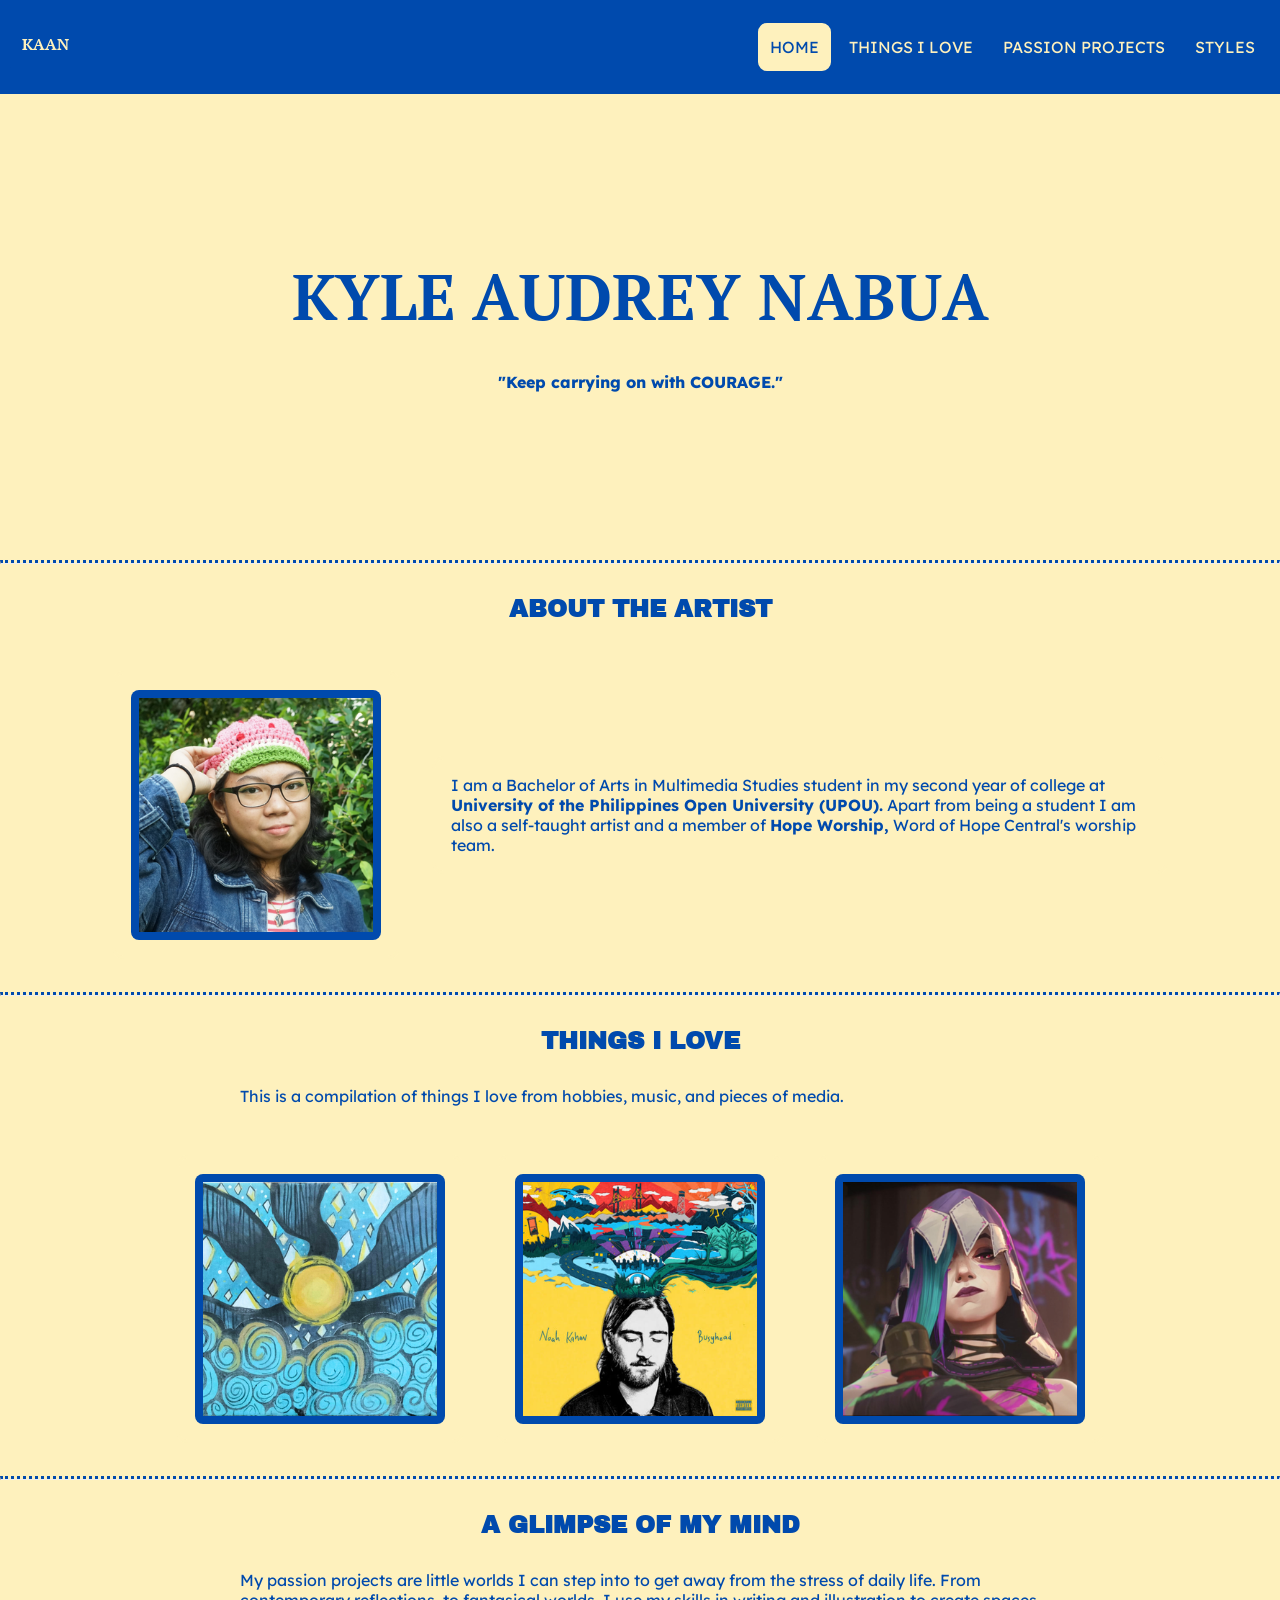
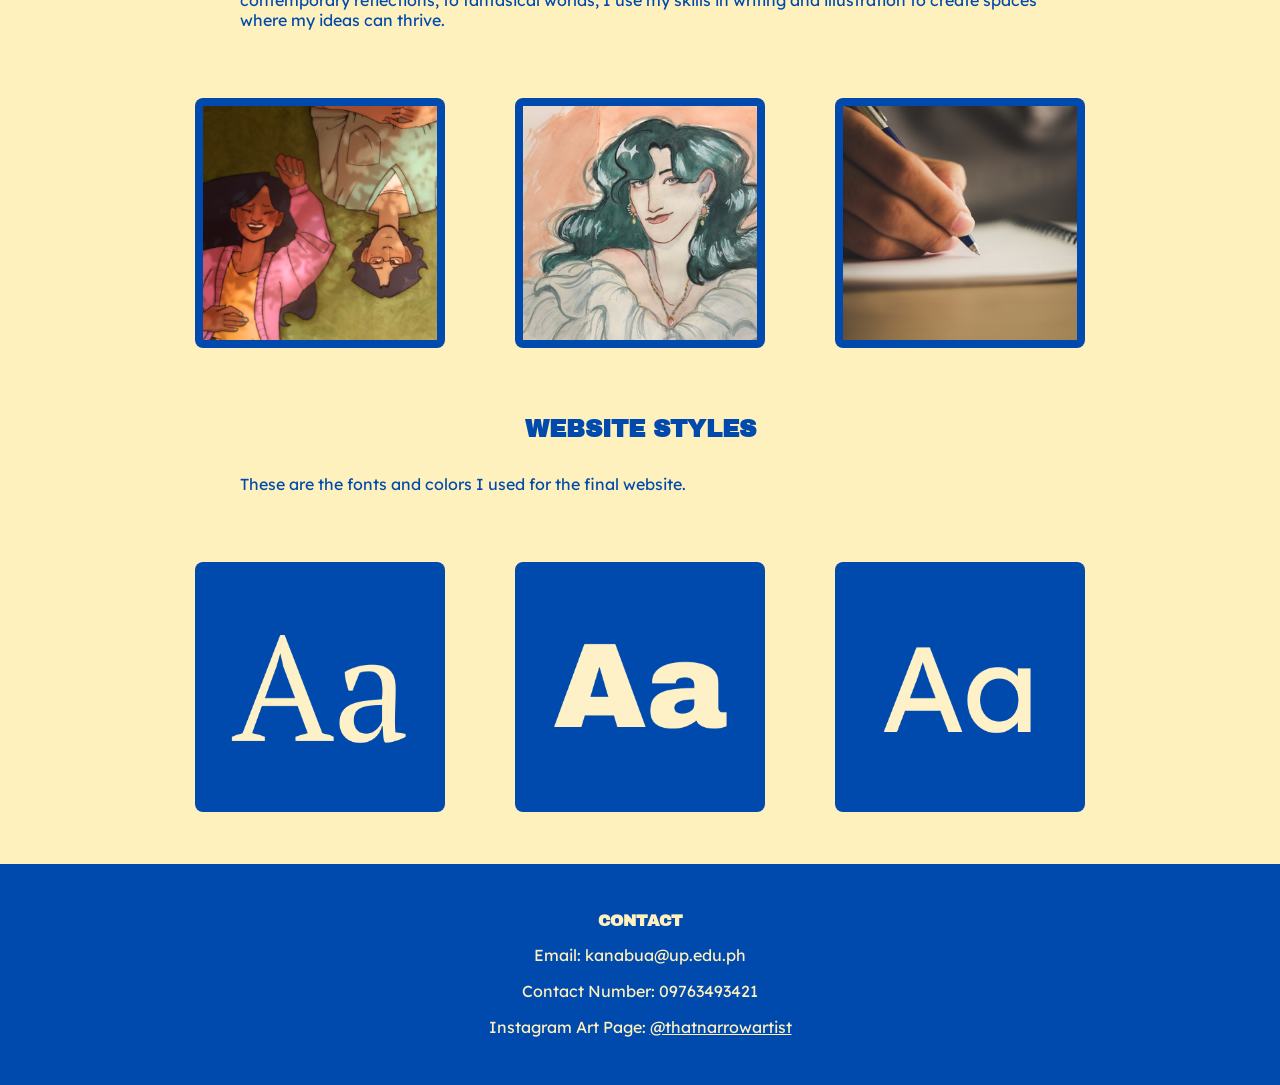
==== index.html @ de3a5d7f "Add files via upload" ====
<!DOCTYPE html>
<html lang="en">

<!-- MAIN BANNER AREA -->

<head>
 <meta charset="UTF-8">
  <title>HOME</title>
  <!-- LINKS -->
  <link rel="stylesheet" href="https://fonts.googleapis.com/css?family=Lexend">
  <link rel="preconnect" href="https://fonts.googleapis.com">
  <link rel="preconnect" href="https://fonts.gstatic.com" crossorigin>
  <link href="https://fonts.googleapis.com/css2?family=Archivo+Black&family=Lexend:wght@100..900&display=swap" rel="stylesheet">
  <link rel="preconnect" href="https://fonts.googleapis.com">
  <link rel="preconnect" href="https://fonts.gstatic.com" crossorigin>
  <link href="https://fonts.googleapis.com/css2?family=Archivo+Black&family=Lexend:wght@100..900&family=PT+Serif:ital,wght@0,400;0,700;1,400;1,700&display=swap" rel="stylesheet">
 </head>
 <!-- BUTTONS -->
 
 <body>
  <div class = header>
   <a class = logo><b>KAAN</b></a>
   <div class="header-right">
     <a class=active href="index.html">HOME</a>
     <a class=heading href="thingsilove.html">THINGS I LOVE</a>
     <a class=heading href="passionprojects.html">PASSION PROJECTS</a>
     <a class=heading href="fontsused.html">STYLES</a>
   </div>
  </div>
<!-- BUTTONS -->
<div class = decoration>
<h1 id ="name"><b>KYLE AUDREY NABUA</b></h1>
<p id= "quote">"Keep carrying on with COURAGE."</p>
</div>
<hr>


<link rel="stylesheet" href="mystyles.css">


<!-- ABOUT ME INTRODUCTION-->

  <main>

   <h2>ABOUT THE ARTIST</h2>
   <div class = container>
    <div><img id=me src="KAAN.png" alt="PICTURE OF KYLE NABUA" height="350" width="350"></div>
    <div><p id = "intro">I am a Bachelor of Arts in Multimedia Studies student in my second year of college at 
    <b>University of the Philippines Open University (UPOU).</b> Apart from being a student 
    I am also a self-taught artist and a member of <b>Hope Worship,</b> Word of Hope Central's worship team.</p>
    </div>
    </div>

    <hr>
    <!-- DIVIDE -->
    <h2>THINGS I LOVE</h2>
    <p>This is a compilation of things I love from hobbies, music, and pieces of media.</p>
    <div class = container>
    <div><a href="thingsilove.html"><img src="THINGSILOVE1.png" alt="DRAWING" height="350" width="350"></a></div>
    <div><a href="thingsilove.html"><img src="THINGSILOVE2.png" alt="MUSIC" height="350" width="350"></a></div>
    <div><a href="thingsilove.html"><img src="THINGSILOVE3.png" alt="FILM" height="350" width="350"></a></div>
    
    </div>
 
  

    <hr>
    <!-- DIVIDE -->

    <h2>A GLIMPSE OF MY MIND</h2>
    <p>My passion projects are little worlds I can step into to get away from the stress of daily life. From contemporary reflections, to fantasical worlds, 
    I use my skills in writing and illustration to create spaces where my ideas can thrive.</p>

    <div class = container>
    <div><a href="passionprojects.html"><img src="WAS.png" alt="WITH A SMILE" height="350" width="350"></a></div>
    <div><a href="passionprojects.html"><img src="SUMPA1.png" alt="OF OWLS AND CROWS" height="350" width="350"></a></div>
    <div><a href="passionprojects.html"><img src="WRITE.png" alt="MISSING US" height="350" width="350"></a></div>
    </div>


    <h2>WEBSITE STYLES</h2>
    <p>These are the fonts and colors I used for the final website.</p>

    <div class = container>
    <div><a href="fontsused.html"><img src="PT.png" alt="PT SERIF" height="350" width="350"></a></div>
    <div><a href="fontsused.html"><img src="ARCHIVO.png" alt="ARCHIVO BLACK" height="350" width="350"></a></div>
    <div><a href="fontsused.html"><img src="LEXEND.png" alt="LEXEND" height="350" width="350"></a></div>
    </div>
    
  </main>
<!-- FOOTER -->
  <footer>

      <div class = footer> 

   <h3 class = foot><b>CONTACT</b></h3>
    <p class = foot>Email: kanabua@up.edu.ph</p>
    <p class = foot>Contact Number: 09763493421</p>
    <p class = foot>Instagram Art Page: <a href="https://www.instagram.com/thatnarrowartist/">@thatnarrowartist</a></p>
  </div>

  </footer>
</body>

  


</html>
---- mystyles.css ----
/*Main styles*/

/*HEADER*/

 * {box-sizing: border-box;}

   body{
    background-color:#fef1bd;
    background-repeat: no-repeat;
    background-position: center;
    background-attachment: fixed;
    background-size: cover;
    margin: 0;
    font-family: "Lexend", sans-serif;
   }

.header {
  overflow: hidden;
  background-color: #004aad;
  padding: 20px 10px;
}


.header a {
  float: left;
  color:  #fef1bd;
  text-align: center;
  padding: 0.75rem;
  text-decoration: none;
  font-size: 1rem; 
  line-height: 1.5rem;
  border-radius: 0.03rem;
}

.logo {
  font-family: "PT Serif", serif;
  background-color: #004aad;
  font-size: 1rem;
}

.header a.active {
  background-color: #fef1bd;
  border: solid;
  color: #004aad;
  border-radius: 0.75rem;
}

.header-right {
  float: right;
  transition-duration: 0.4s;
  cursor: pointer;
}

.heading{
  border: solid;
  border-radius: 0.75rem;
  border-color: #004aad;
  color: #004aad;
}

.heading:hover {
  background-color: #fef1bd;
  border: solid;
  border-radius: 0.75rem;
  border-color: #004aad;
  color: #004aad;
  transition-duration: 0.4s;
  cursor: pointer;
}


/*FOOTER*/
 * {box-sizing: border-box;}

 .footer {
  overflow: hidden;
  background-color: #004aad;
  padding: 2rem;
}
.foot {
  margin: 1rem;
  color:  #fef1bd;
  text-align: center;
  text-decoration: none;
  font-size: 1rem; 
}

@media screen and (max-width: 768px){
     body{
    background-color: #fef1bd;
    background-repeat: no-repeat;
    background-position: center;
    background-attachment: fixed;
    background-size: cover;
    margin: 0;
    font-family: "Lexend", sans-serif;
   }
  .header a {
    float: none;
    display: block;
    text-align: left;
  }
  
  .header-right {
    float: none;
  }
}


/*💗🔥MAIN SHENANIGANS */

/*BUTTONS PART 0*/
.bodybutton{
  overflow: hidden;
  background-color: #fef1bd;
  padding: 1rem;
  margin: 1rem;
  display: flex;
  justify-content: center;
  align-items: center;  


}
.button{
  background-color: #004aad;
  color: #fef1bd;
  padding: 1rem;
  border: solid;
  border-radius: 0.75rem;
  text-align: center;
  text-decoration: none;
  font-size: 1rem; 
  font-family: "Lexend", sans-serif;
  transition-duration: 0.4s;
  cursor: pointer;
  
}
.button:hover {
  transition-duration: 0.4s;
  cursor: pointer;
  background-color: #fef1bd;
  border: solid;
  border-color: #004aad;
  color: #004aad;
}


/*PART 1*/

h1{
  color: #004aad;
  font-family: "PT Serif", serif;
  text-align: center;
  margin-top: 10rem;
}
#love{
  margin: 5rem;
  font-size: 2.5rem;
}

#mind{
  margin: 5rem;
  font-size: 2.5rem;
}

#styles{
  margin: 5rem;
  font-size: 2.5rem;
}

#name {
  font-size: 4rem;
}

#quote{
  color: #004aad;
  text-align: center;
  margin-bottom: 10rem;
}
#intro{
  margin: 1rem;
}
#lyrics{
  color: #fef1bd;
  text-align: left;
  margin: 1rem;
}


hr{
  border-top: 0.15rem dotted;
  color: #004aad;
}
/*PART 2*/
h2{
  color: #004aad;
  font-family: "Archivo Black", sans-serif;
  text-align: center;
  margin: 2rem;
}
h3{
  color: #004aad;
  font-family: "Archivo Black", sans-serif;
  text-align: center;
}

/*PART 3*/
p{
  margin-left: 13rem;
  margin-right: 10rem;
  margin-top: 2rem;
  margin-bottom: 2rem;
  color: #004aad;
}
a{
  color: #fef1bd;
}

/*💗FLEX CONTAINERS*/


.container{
  display: flex;
  overflow: hidden;
  background-color: #fef1bd;
  padding: 1rem;
  margin: 1rem;
  justify-content: center;
  align-items: center;  
}/*Main styles*/

/*HEADER*/

 * {box-sizing: border-box;}

   body{
    background-color:#fef1bd;
    background-repeat: no-repeat;
    background-position: center;
    background-attachment: fixed;
    background-size: cover;
    margin: 0;
    font-family: "Lexend", sans-serif;
   }

.header {
  overflow: hidden;
  background-color: #004aad;
  padding: 20px 10px;
}


.header a {
  float: left;
  color:  #fef1bd;
  text-align: center;
  padding: 0.75rem;
  text-decoration: none;
  font-size: 1rem; 
  line-height: 1.5rem;
  border-radius: 0.03rem;
}

.logo {
  font-family: "PT Serif", serif;
  background-color: #004aad;
  font-size: 1rem;
}

.header a.active {
  background-color: #fef1bd;
  border: solid;
  color: #004aad;
  border-radius: 0.75rem;
}

.header-right {
  float: right;
  transition-duration: 0.4s;
  cursor: pointer;
}

.heading{
  border: solid;
  border-radius: 0.75rem;
  border-color: #004aad;
  color: #004aad;
}

.heading:hover {
  background-color: #fef1bd;
  border: solid;
  border-radius: 0.75rem;
  border-color: #004aad;
  color: #004aad;
  transition-duration: 0.4s;
  cursor: pointer;
}


/*FOOTER*/
 * {box-sizing: border-box;}

 .footer {
  color:#fef1bd;
  overflow: hidden;
  background-color: #004aad;
  padding: 2rem;
}
.foot {
  margin: 1rem;
  color:  #fef1bd;
  text-align: center;
  text-decoration: none;
  font-size: 1rem; 
}


@media screen and (max-width: 768px){
     body{
    background-color: #fef1bd;
    background-repeat: no-repeat;
    background-position: center;
    background-attachment: fixed;
    background-size: cover;
    margin: 0;
    font-family: "Lexend", sans-serif;
   }
  .header a {
    float: none;
    display: block;
    text-align: left;
  }
  
  .header-right {
    float: none;
  }
}


/*✨TITLE HEADERS*/
.decoration {
    display: flex;
    flex-direction: column;
    background-image: url(BG.PNG);
    background-repeat: no-repeat;
    background-position: center;
    background-attachment:scroll;
    background-size: cover;
    margin: auto;
}

/*💗🔥MAIN SHENANIGANS */

/*BUTTONS PART 0*/
.bodybutton{
  overflow: hidden;
  background-color: #fef1bd;
  padding: 1rem;
  margin: 1rem;
  display: flex;
  justify-content: center;
  align-items: center;  


}
.button{
  background-color: #004aad;
  color: #fef1bd;
  padding: 1rem;
  border: solid;
  border-radius: 0.75rem;
  text-align: center;
  text-decoration: none;
  font-size: 1rem; 
  font-family: "Lexend", sans-serif;
  transition-duration: 0.4s;
  cursor: pointer;
  
}
.button:hover {
  transition-duration: 0.4s;
  cursor: pointer;
  background-color: #fef1bd;
  border: solid;
  border-color: #004aad;
  color: #004aad;
}


/*PART 1*/

h1{
  color: #004aad;
  font-family: "PT Serif", serif;
  text-align: center;
  font-weight: 1000;
  margin-top: 10rem;
}
#love{
  margin: 5rem;
  font-size: 2.5rem;
}

#mind{
  margin: 5rem;
  font-size: 2.5rem;
}

#styles{
  margin: 5rem;
  font-size: 2.5rem;
}

#name {
  font-size: 4rem;
  font-weight: 1000;
  margin-bottom: 0.10rem;
}

#quote{
  color: #004aad;
  font-weight: 750;
  text-align: center;
  margin-bottom: 10rem;
}
#intro{
  margin: 1rem;
}


#facts{
  margin: 1rem;
  text-align: left;
}


li{
  margin-left: 2rem;
  color:#004aad;
  font-family: "Lexend", sans-serif;

}

hr{
  border-top: 0.20rem dotted;
  color: #004aad;
}
/*PART 2*/
h2{
  color: #004aad;
  font-family: "Archivo Black", sans-serif;
  text-align: center;
  margin: 2rem;
}
h3{
  color: #004aad;
  font-family: "Archivo Black", sans-serif;
  text-align: center;
}

/*PART 3*/
p{
  margin-left: 30rem;
  margin-right: 30rem;
  margin-top: 2rem;
  margin-bottom: 1rem;
  color: #004aad;
}


/*💗FLEX CONTAINERS*/


.container{
  display: flex;
  overflow: hidden;
  background-color: #fef1bd;
  padding-left: 30rem;
  padding-right: 30rem;
  justify-content: center;
  align-items: center;  
}
.container div {
  background-color: #fef1bd;
  border-radius: 0.75rem;
  justify-content: center;
  font-size: 1rem; 
  font-family: "Lexend", sans-serif;
  width: auto;
  height: auto;
}

.container2{
  overflow: hidden;
  background-color: #fef1bd;
  padding-left: 20rem;
  padding-right: 20rem;
  margin: 1rem;
  display: flex;
  justify-content: center;
  align-items: center;  
}
.container2 div {
  background-color: #004aad;
  color: #fef1bd;
  margin-left: 1rem;
  margin-right: 1rem;
  border: solid;
  border-radius: 0.75rem;
  justify-content: center;
  font-size: 1rem; 
  font-family: "Lexend", sans-serif;
  width: 35rem;
  height: 17rem;
}

 img{
  margin: 1rem;
  background-color: #004aad;
  padding: 0.50rem;
  text-align: center;
  border-radius: 0.50rem;
  display: block;
  width: auto;
  height: auto;
}

img:hover{
  transform: scale(1.05);
  cursor: default;
}

a img{
  transition:ease-in;
}
a img:hover{
  transform: scale(1.05);
  cursor: pointer;
}
a{
  color:#004aad;
}
#me{
  background-color: #004aad;
  padding: 0.50rem;
}

  .container3{
   overflow: hidden;
   background-color: #fef1bd;
   padding-left: 20rem;
   padding-right: 20rem;
   margin: 1rem;
   display: flex;
   justify-content: center;
   align-items: center;  
  flex-direction: column;
  }
  .container3 div{
   background-color: #fef1bd;
   border-radius: 0.75rem;
   justify-content: center;
   font-size: 1rem; 
   font-family: "Lexend", sans-serif;
   width: auto;
   height: auto;
  }

  
/*🔥MEDIA*/

@media screen and (min-width: 960px) and (max-width: 1500px){
 .container{
  padding-left: 5rem;
  padding-right: 5rem;
}
 .container div{
  margin: 1px;
}
 .container2{
  padding-left: 1rem;
  padding-right: 1rem;
}
.container2 div {
  margin-bottom: 2rem;
  width: 35rem;
  height: 22rem;
}

 img{
    width: 250px;
    height: 250px;
 }
 p{
  margin-left: 15rem;
  margin-right: 15rem;
  margin-top: 2rem;
  margin-bottom: 2rem;
  color: #004aad;
 }

a{
  color:#fef1bd;
}
.container div {
  background-color: #fef1bd;
  color: #fef1bd;
  margin-left: 1rem;
  margin-right: 1rem;
  border: solid;
  border-radius: 0.75rem;
  justify-content: center;
  font-size: 1rem; 
  font-family: "Lexend", sans-serif;
  width: auto;
  height: auto;
}

.container2{
  overflow: hidden;
  background-color: #fef1bd;
  padding: 1rem;
  margin: 1rem;
  display: flex;
  justify-content: center;
  align-items: center;  
}
.container2 div {
  background-color: #004aad;
  color: #fef1bd;
  margin-left: 1rem;
  margin-right: 1rem;
  border: solid;
  border-radius: 0.75rem;
  justify-content: center;
  font-size: 1rem; 
  font-family: "Lexend", sans-serif;
  width: auto;
  height: auto;
}
#me{
  background-color: #004aad;
  padding: 0.50rem;
}
   .container3{
    padding-left: 2rem;
    padding-right: 2rem;
    margin: 0.5rem;
    display: flex;
    flex-direction: column;

  }
  .container3 div img{
    background-color: #004aad;
    display: flex;
    flex-direction: column;
    width:640px;
    height:360px;
  }

}

@media screen and (max-width: 959px){
  img{
  text-align: center;
  border-radius: 0.50rem;
  display: block;
  width: 350px;
  height: 350px;
}

p{
  margin-left: 10rem;
  margin-right: 10rem;
}
 .container{
  padding-left: 5rem;
  padding-right: 5rem;
}
 .container div{
  margin: 0;
}
 .container2{
  padding-left: 1rem;
  padding-right: 1rem;
}
.container2 div {
  margin-bottom: 2rem;
  width: 35rem;
  height: 22rem;
}
 img{
    width: 250px;
    height: 250px;
 }

   .container3{
    padding-left: 2rem;
    padding-right: 2rem;
    margin: 0.5rem;
    display: flex;
    flex-direction: column;

  }
  .container3 div img{
    background-color: #004aad;
    display: flex;
    flex-direction: column;
    width:640px;
    height:360px;
  }
}

@media screen and (max-width: 768px){

  h2{
    margin-left: 2rem;
    margin-right: 2rem;
  }
  button{
    margin: 1rem;
  }
  .container{
    padding-left: 2rem;
    padding-right: 2rem;
    margin: 0.5rem;
    display: flex;
    flex-direction: column;
  }
  .container div{
    background-color: #fef1bd;
    display: flex;
    margin: 0.5rem;
    flex-direction: column;
  }
    .container2{
    display: flex;
    margin: 0.5rem;
    flex-direction: column;
    width: auto;
    height: auto;
  }
  .container2 div{
    display: flex;
    margin-left: 2rem;
    margin-right: 2rem;
    flex-direction: column;
    width: 28rem;
    height: auto;
  }
  img{
    width: 350px;
    height: 350px;
  }
    p{
    margin-left: 5rem;
    margin-right: 5rem;
    margin-bottom: 2rem;
  }
  #name{
    font-size: 3.5rem;
  }

  .container3{
    padding-left: 2rem;
    padding-right: 2rem;
    margin: 0.5rem;
    display: flex;
    flex-direction: column;

  }
  .container3 div img{
    background-color: #004aad;
    display: flex;
    flex-direction: column;
    width:427px;
    height:240px;
  }
}
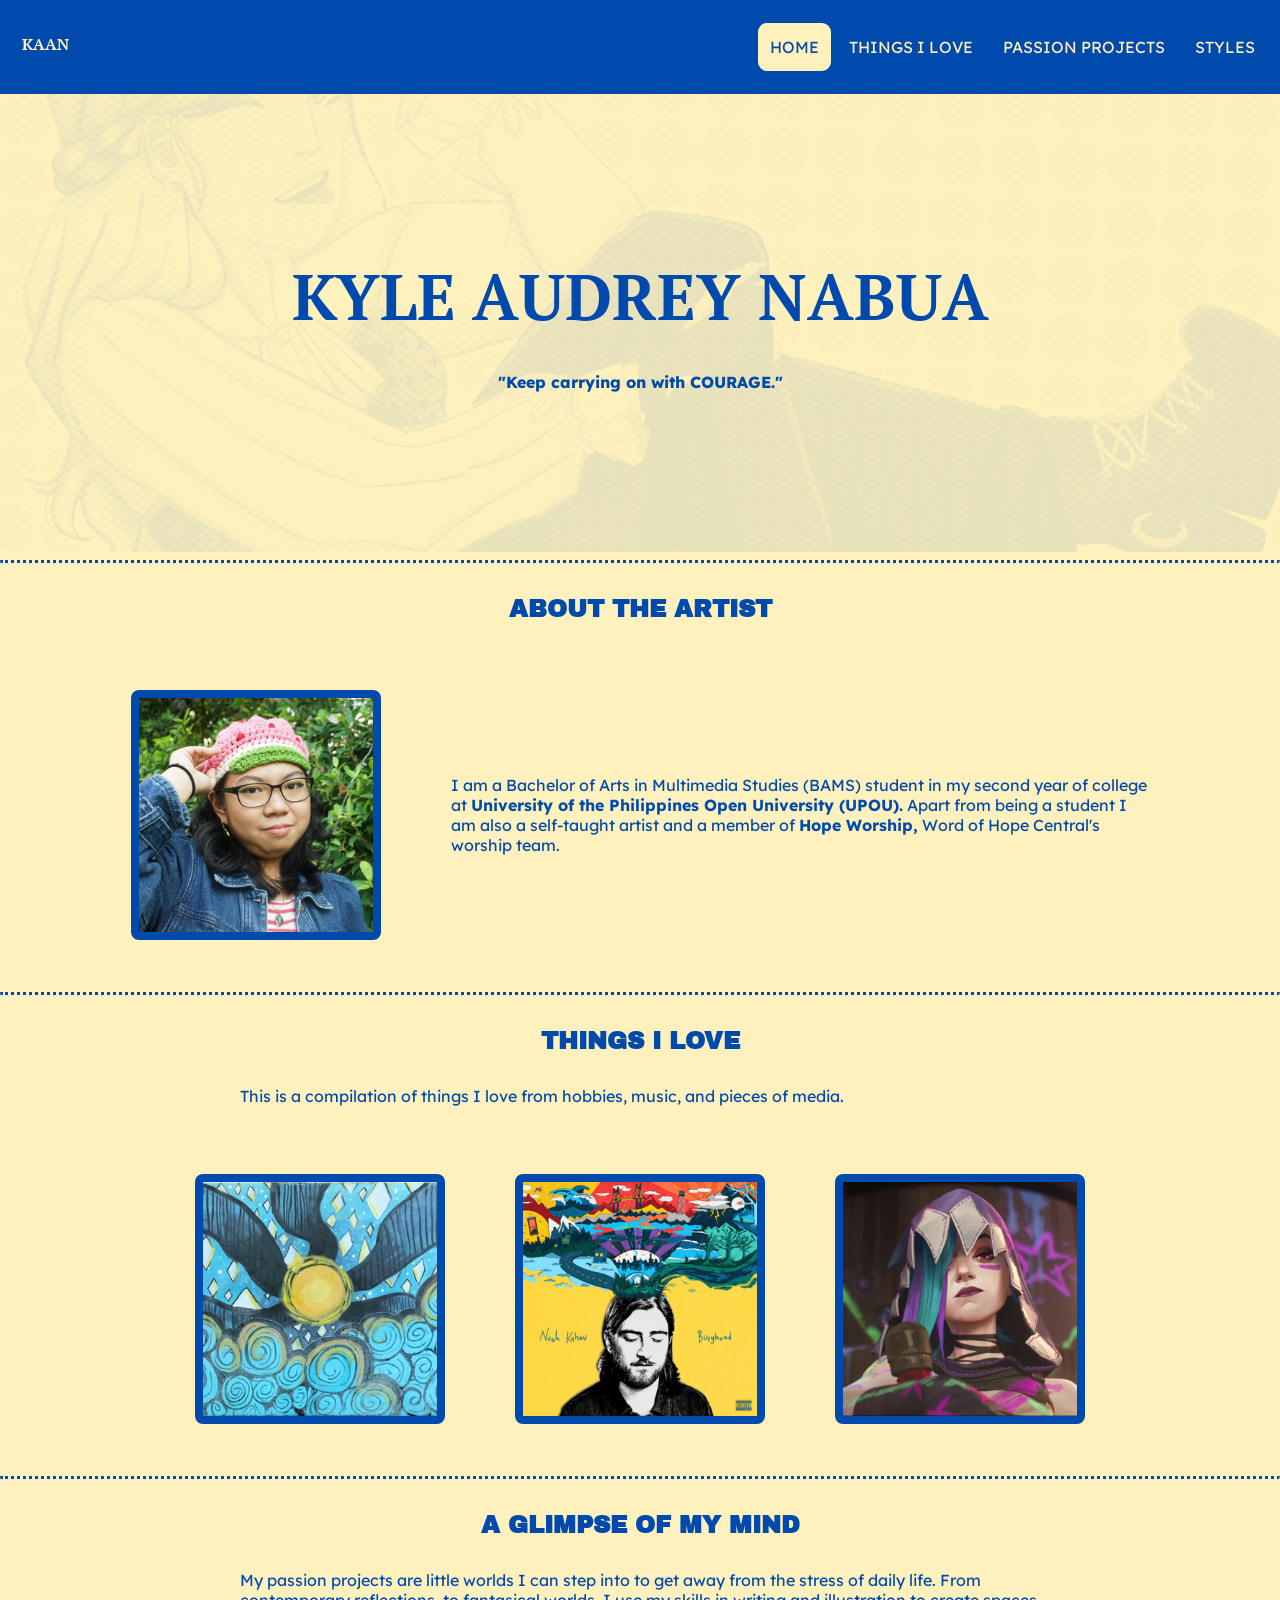
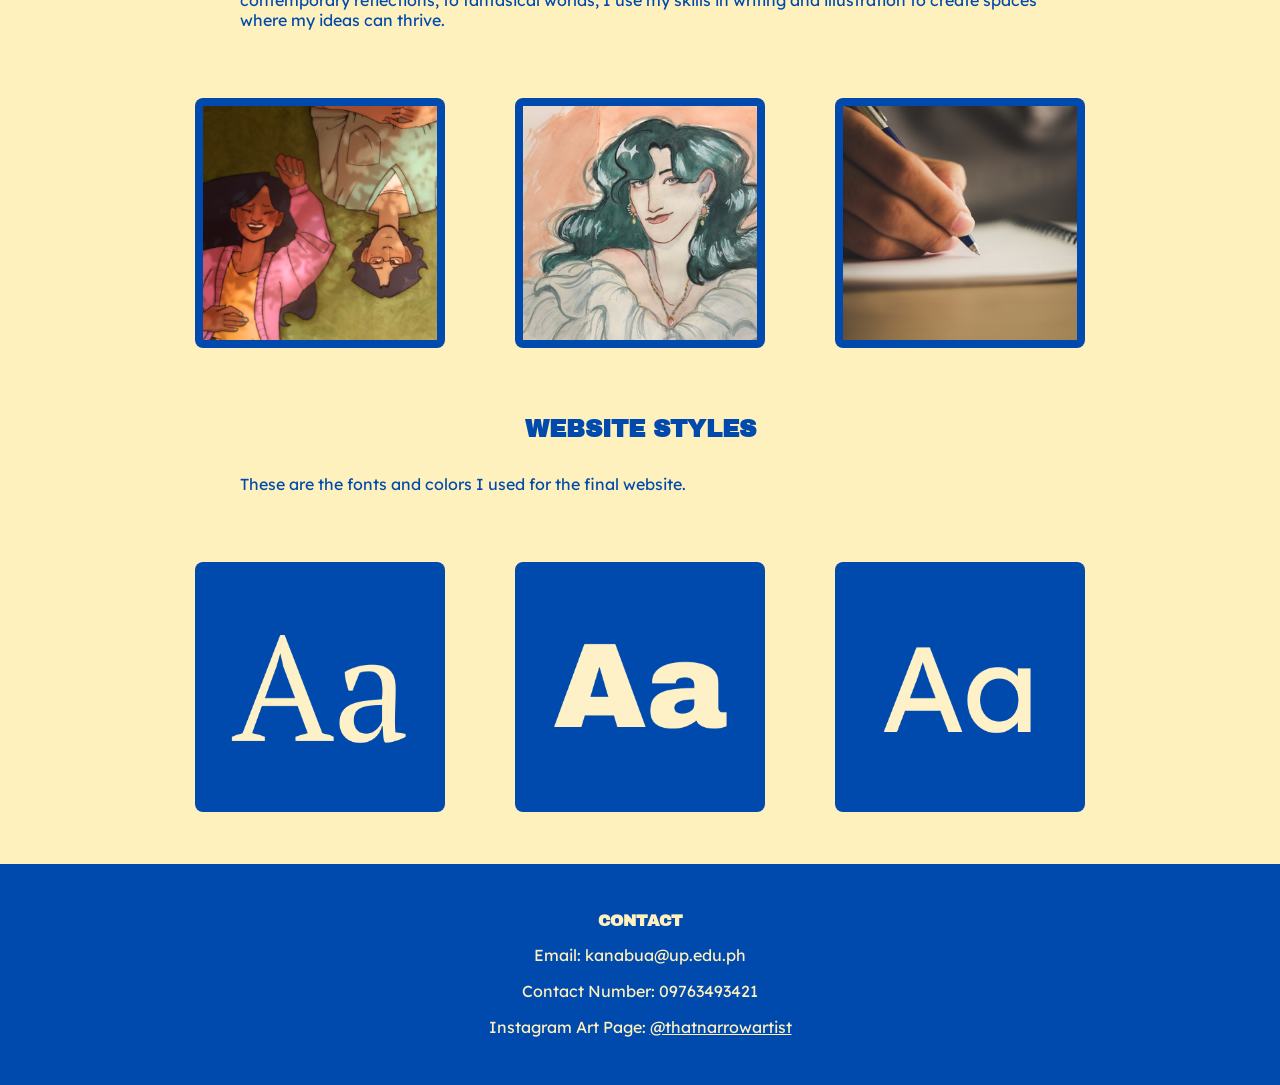
==== commit 0974c501: "Update index.html" ====
--- a/index.html
+++ b/index.html
@@ -45,7 +45,7 @@
    <h2>ABOUT THE ARTIST</h2>
    <div class = container>
     <div><img id=me src="KAAN.png" alt="PICTURE OF KYLE NABUA" height="350" width="350"></div>
-    <div><p id = "intro">I am a Bachelor of Arts in Multimedia Studies student in my second year of college at 
+    <div><p id = "intro">I am a Bachelor of Arts in Multimedia Studies (BAMS) student in my second year of college at 
     <b>University of the Philippines Open University (UPOU).</b> Apart from being a student 
     I am also a self-taught artist and a member of <b>Hope Worship,</b> Word of Hope Central's worship team.</p>
     </div>
@@ -96,7 +96,7 @@
    <h3 class = foot><b>CONTACT</b></h3>
     <p class = foot>Email: kanabua@up.edu.ph</p>
     <p class = foot>Contact Number: 09763493421</p>
-    <p class = foot>Instagram Art Page: <a href="https://www.instagram.com/thatnarrowartist/">@thatnarrowartist</a></p>
+    <p class = foot>Instagram Art Page: <a id = insta href="https://www.instagram.com/thatnarrowartist/">@thatnarrowartist</a></p>
   </div>
 
   </footer>
@@ -105,4 +105,4 @@
   
 
 
-</html>+</html>
--- a/mystyles.css
+++ b/mystyles.css
@@ -227,7 +227,9 @@
   margin: 1rem;
   justify-content: center;
   align-items: center;  
-}/*Main styles*/
+}
+
+/*Main styles*/
 
 /*HEADER*/
 
@@ -339,16 +341,6 @@
 
 
 /*✨TITLE HEADERS*/
-.decoration {
-    display: flex;
-    flex-direction: column;
-    background-image: url(BG.PNG);
-    background-repeat: no-repeat;
-    background-position: center;
-    background-attachment:scroll;
-    background-size: cover;
-    margin: auto;
-}
 
 /*💗🔥MAIN SHENANIGANS */
 
@@ -467,7 +459,9 @@
   margin-bottom: 1rem;
   color: #004aad;
 }
-
+#insta{
+  color: #fef1bd;
+}
 
 /*💗FLEX CONTAINERS*/
 
@@ -502,17 +496,21 @@
   align-items: center;  
 }
 .container2 div {
-  background-color: #004aad;
-  color: #fef1bd;
+  background-color: #fef1bd;
+  color: #004aad;
   margin-left: 1rem;
   margin-right: 1rem;
-  border: solid;
+   border-color: #004aad;
+  border: 0.15rem solid;
   border-radius: 0.75rem;
   justify-content: center;
   font-size: 1rem; 
   font-family: "Lexend", sans-serif;
-  width: 35rem;
-  height: 17rem;
+  width: auto;
+  height: auto;
+}
+.container2 div p{
+   margin: 2rem;
 }
 
  img{
@@ -578,15 +576,6 @@
  .container div{
   margin: 1px;
 }
- .container2{
-  padding-left: 1rem;
-  padding-right: 1rem;
-}
-.container2 div {
-  margin-bottom: 2rem;
-  width: 35rem;
-  height: 22rem;
-}
 
  img{
     width: 250px;
@@ -620,18 +609,20 @@
 .container2{
   overflow: hidden;
   background-color: #fef1bd;
-  padding: 1rem;
+  padding-left: 1rem;
+   padding-right: 1rem;
   margin: 1rem;
   display: flex;
   justify-content: center;
   align-items: center;  
 }
 .container2 div {
-  background-color: #004aad;
-  color: #fef1bd;
+  background-color: #fef1bd;
+  color: #004aad;
   margin-left: 1rem;
   margin-right: 1rem;
-  border: solid;
+   border-color: #004aad;
+  border: 0.15rem solid;
   border-radius: 0.75rem;
   justify-content: center;
   font-size: 1rem; 
@@ -639,6 +630,10 @@
   width: auto;
   height: auto;
 }
+   .container2 div p{
+   margin: 2rem;
+}
+      
 #me{
   background-color: #004aad;
   padding: 0.50rem;
@@ -661,7 +656,7 @@
 
 }
 
-@media screen and (max-width: 959px){
+@media screen and (min-width: 769px) and (max-width: 959px){
   img{
   text-align: center;
   border-radius: 0.50rem;
@@ -670,10 +665,14 @@
   height: 350px;
 }
 
-p{
-  margin-left: 10rem;
-  margin-right: 10rem;
-}
+ p{
+  margin-left: 15rem;
+  margin-right: 15rem;
+  margin-top: 2rem;
+  margin-bottom: 2rem;
+  color: #004aad;
+ }
+   
  .container{
   padding-left: 5rem;
   padding-right: 5rem;
@@ -684,11 +683,24 @@
  .container2{
   padding-left: 1rem;
   padding-right: 1rem;
+
 }
 .container2 div {
-  margin-bottom: 2rem;
-  width: 35rem;
-  height: 22rem;
+  background-color: #fef1bd;
+  color: #004aad;
+  margin-left: 1rem;
+  margin-right: 1rem;
+   border-color: #004aad;
+  border: 0.15rem solid;
+  border-radius: 0.75rem;
+  justify-content: center;
+  font-size: 1rem; 
+  font-family: "Lexend", sans-serif;
+  width: auto;
+  height: auto;
+}
+   .container2 div p{
+   margin: 2rem;
 }
  img{
     width: 250px;
@@ -735,19 +747,25 @@
     flex-direction: column;
   }
     .container2{
+    padding-left: 2rem;
+    padding-right: 2rem;
     display: flex;
     margin: 0.5rem;
-    flex-direction: column;
+    flex-direction: column; 
     width: auto;
     height: auto;
   }
   .container2 div{
-    display: flex;
+    background-color: #fef1bd;
+    color: #004aad;
     margin-left: 2rem;
     margin-right: 2rem;
-    flex-direction: column;
-    width: 28rem;
+    border-color: #004aad;
+    border: 0.15rem solid;
+    flex-direction: column;
+    width: 26rem;
     height: auto;
+    margin-bottom: 1rem;
   }
   img{
     width: 350px;
@@ -777,4 +795,18 @@
     width:427px;
     height:240px;
   }
-}+}
+
+/*TITLE HEADER DECORATION*/
+
+.decoration {
+    display: flex;
+    flex-direction: column;
+    background-image: url("BG.png");
+    background-repeat: no-repeat;
+    background-position: center;
+    background-attachment:scroll;
+    background-size: cover;
+    margin: auto;
+    min-height: auto;
+}
